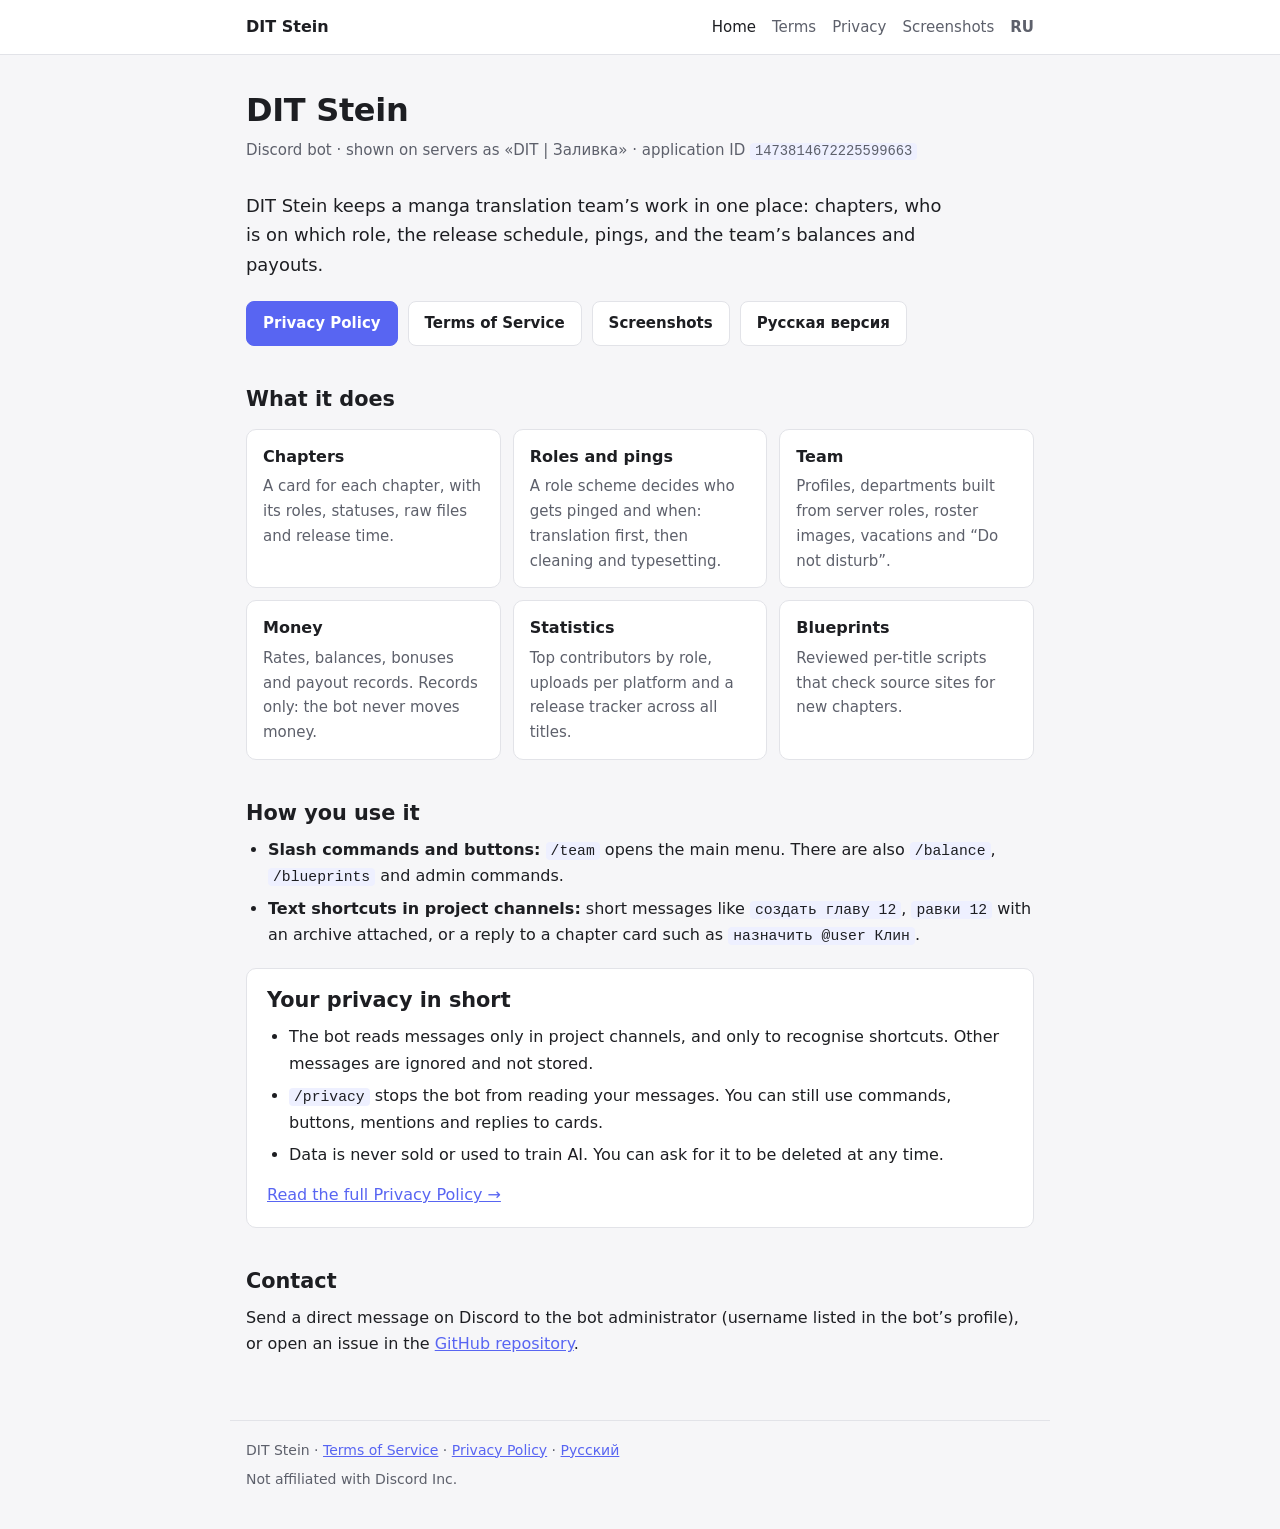
==== index.html @ cdca951d "Add Terms of Service, Privacy Policy and screenshots site (EN/RU) Co-Authored-By: Claude Opus 5.5 <n" ====
<!doctype html>
<html lang="en">
<head>
<meta charset="utf-8">
<meta name="viewport" content="width=device-width, initial-scale=1">
<title>DIT Stein · Discord bot</title>
<meta name="description" content="DIT Stein (DIT | Заливка) is a Discord bot for manga translation teams: chapters, roles, schedules, pings and team payouts in one place.">
<link rel="stylesheet" href="assets/style.css">
</head>
<body>
<header class="top"><div class="top-inner">
  <a class="brand" href="./">DIT Stein</a>
  <nav>
    <a href="./" aria-current="page">Home</a>
    <a href="terms.html">Terms</a>
    <a href="privacy.html">Privacy</a>
    <a href="screenshots.html">Screenshots</a>
    <a class="lang" href="ru/" hreflang="ru">RU</a>
  </nav>
</div></header>

<main>
<h1>DIT Stein</h1>
<p class="meta">Discord bot · shown on servers as «DIT | Заливка» · application ID <code>1473814672225599663</code></p>
<p class="lead">DIT Stein keeps a manga translation team’s work in one place: chapters, who is on which role, the release schedule, pings, and the team’s balances and payouts.</p>

<div class="buttons">
  <a class="btn primary" href="privacy.html">Privacy Policy</a>
  <a class="btn" href="terms.html">Terms of Service</a>
  <a class="btn" href="screenshots.html">Screenshots</a>
  <a class="btn" href="ru/" hreflang="ru">Русская версия</a>
</div>

<h2>What it does</h2>
<div class="cards">
  <div class="card"><h3>Chapters</h3><p>A card for each chapter, with its roles, statuses, raw files and release time.</p></div>
  <div class="card"><h3>Roles and pings</h3><p>A role scheme decides who gets pinged and when: translation first, then cleaning and typesetting.</p></div>
  <div class="card"><h3>Team</h3><p>Profiles, departments built from server roles, roster images, vacations and “Do not disturb”.</p></div>
  <div class="card"><h3>Money</h3><p>Rates, balances, bonuses and payout records. Records only: the bot never moves money.</p></div>
  <div class="card"><h3>Statistics</h3><p>Top contributors by role, uploads per platform and a release tracker across all titles.</p></div>
  <div class="card"><h3>Blueprints</h3><p>Reviewed per-title scripts that check source sites for new chapters.</p></div>
</div>

<h2>How you use it</h2>
<ul>
  <li><b>Slash commands and buttons:</b> <code>/team</code> opens the main menu. There are also <code>/balance</code>, <code>/blueprints</code> and admin commands.</li>
  <li><b>Text shortcuts in project channels:</b> short messages like <code>создать главу 12</code>, <code>равки 12</code> with an archive attached, or a reply to a chapter card such as <code>назначить @user Клин</code>.</li>
</ul>

<div class="box">
  <h2>Your privacy in short</h2>
  <ul>
    <li>The bot reads messages only in project channels, and only to recognise shortcuts. Other messages are ignored and not stored.</li>
    <li><code>/privacy</code> stops the bot from reading your messages. You can still use commands, buttons, mentions and replies to cards.</li>
    <li>Data is never sold or used to train AI. You can ask for it to be deleted at any time.</li>
  </ul>
  <p><a href="privacy.html">Read the full Privacy Policy →</a></p>
</div>

<h2>Contact</h2>
<p>Send a direct message on Discord to the bot administrator (username listed in the bot’s profile), or open an issue in the <a href="https://github.com/hxrmxny/dit-user-agreement/issues">GitHub repository</a>.</p>
</main>

<footer>
  <p>DIT Stein · <a href="terms.html">Terms of Service</a> · <a href="privacy.html">Privacy Policy</a> · <a href="ru/" hreflang="ru">Русский</a></p>
  <p>Not affiliated with Discord Inc.</p>
</footer>
</body>
</html>
---- assets/style.css ----
:root {
  --bg: #f6f6f8;
  --surface: #ffffff;
  --text: #1d1e22;
  --muted: #5d606b;
  --line: #e2e3e8;
  --accent: #5865f2;
  --accent-soft: #eef0ff;
  --shot-bg: #1e1f22;
  color-scheme: light;
}
@media (prefers-color-scheme: dark) {
  :root:not([data-theme="light"]) {
    --bg: #17181b;
    --surface: #1f2024;
    --text: #e8e9ec;
    --muted: #a3a6b0;
    --line: #2e3036;
    --accent: #8b94ff;
    --accent-soft: #262a4a;
    --shot-bg: #111214;
    color-scheme: dark;
  }
}
:root[data-theme="dark"] {
  --bg: #17181b;
  --surface: #1f2024;
  --text: #e8e9ec;
  --muted: #a3a6b0;
  --line: #2e3036;
  --accent: #8b94ff;
  --accent-soft: #262a4a;
  --shot-bg: #111214;
  color-scheme: dark;
}

* { box-sizing: border-box; }
html { -webkit-text-size-adjust: 100%; }
body {
  margin: 0;
  background: var(--bg);
  color: var(--text);
  font: 16px/1.65 system-ui, -apple-system, "Segoe UI", Roboto, "Helvetica Neue", Arial, sans-serif;
}
a { color: var(--accent); }
a:hover { text-decoration-thickness: 2px; }

.top {
  border-bottom: 1px solid var(--line);
  background: var(--surface);
}
.top-inner, main, footer {
  max-width: 820px;
  margin: 0 auto;
  padding-left: 16px;
  padding-right: 16px;
}
.top-inner {
  display: flex;
  flex-wrap: wrap;
  align-items: center;
  gap: 8px 20px;
  padding-top: 14px;
  padding-bottom: 14px;
}
.brand { font-weight: 700; color: var(--text); text-decoration: none; margin-right: auto; }
.top nav { display: flex; flex-wrap: wrap; gap: 4px 16px; font-size: 15px; }
.top nav a { color: var(--muted); text-decoration: none; }
.top nav a:hover, .top nav a[aria-current="page"] { color: var(--text); }
.lang { font-weight: 600; }

main { padding-top: 36px; padding-bottom: 48px; }
h1 { font-size: 2rem; line-height: 1.2; margin: 0 0 8px; letter-spacing: -0.01em; }
h2 { font-size: 1.3rem; line-height: 1.3; margin: 40px 0 10px; }
h3 { font-size: 1.05rem; margin: 24px 0 6px; }
p, ul, ol { margin: 0 0 14px; }
ul, ol { padding-left: 22px; }
li { margin-bottom: 6px; }
.meta { color: var(--muted); font-size: 15px; margin-bottom: 28px; }
.lead { font-size: 1.12rem; color: var(--text); max-width: 62ch; }
code {
  font: 0.92em/1.4 ui-monospace, SFMono-Regular, Menlo, Consolas, monospace;
  background: var(--accent-soft);
  padding: 1px 5px;
  border-radius: 4px;
  overflow-wrap: anywhere;
}

.box {
  background: var(--surface);
  border: 1px solid var(--line);
  border-radius: 10px;
  padding: 18px 20px;
  margin: 20px 0;
}
.box > :last-child { margin-bottom: 0; }
.box h2:first-child, .box h3:first-child { margin-top: 0; }

.cards { display: grid; grid-template-columns: repeat(auto-fit, minmax(230px, 1fr)); gap: 12px; margin: 16px 0 8px; }
.card { background: var(--surface); border: 1px solid var(--line); border-radius: 10px; padding: 14px 16px; }
.card h3 { margin: 0 0 4px; font-size: 1rem; }
.card p { margin: 0; color: var(--muted); font-size: 15px; }

.buttons { display: flex; flex-wrap: wrap; gap: 10px; margin: 22px 0 6px; }
.btn {
  display: inline-block;
  padding: 9px 16px;
  border-radius: 8px;
  border: 1px solid var(--line);
  background: var(--surface);
  color: var(--text);
  text-decoration: none;
  font-weight: 600;
  font-size: 15px;
}
.btn.primary { background: var(--accent); border-color: var(--accent); color: #fff; }

.shots { display: grid; grid-template-columns: repeat(auto-fit, minmax(300px, 1fr)); gap: 16px; margin-top: 14px; }
.shots.single { grid-template-columns: 1fr; }
figure { margin: 0; background: var(--surface); border: 1px solid var(--line); border-radius: 10px; overflow: hidden; }
figure a { display: block; background: var(--shot-bg); }
figure img { display: block; width: 100%; height: auto; }
figcaption { padding: 10px 14px; font-size: 14px; color: var(--muted); }

.toc { columns: 2 220px; font-size: 15px; }
.toc li { break-inside: avoid; }

footer { border-top: 1px solid var(--line); padding-top: 18px; padding-bottom: 32px; color: var(--muted); font-size: 14px; }
footer p { margin: 0 0 6px; }

@media (max-width: 520px) {
  h1 { font-size: 1.6rem; }
  main { padding-top: 24px; }
}
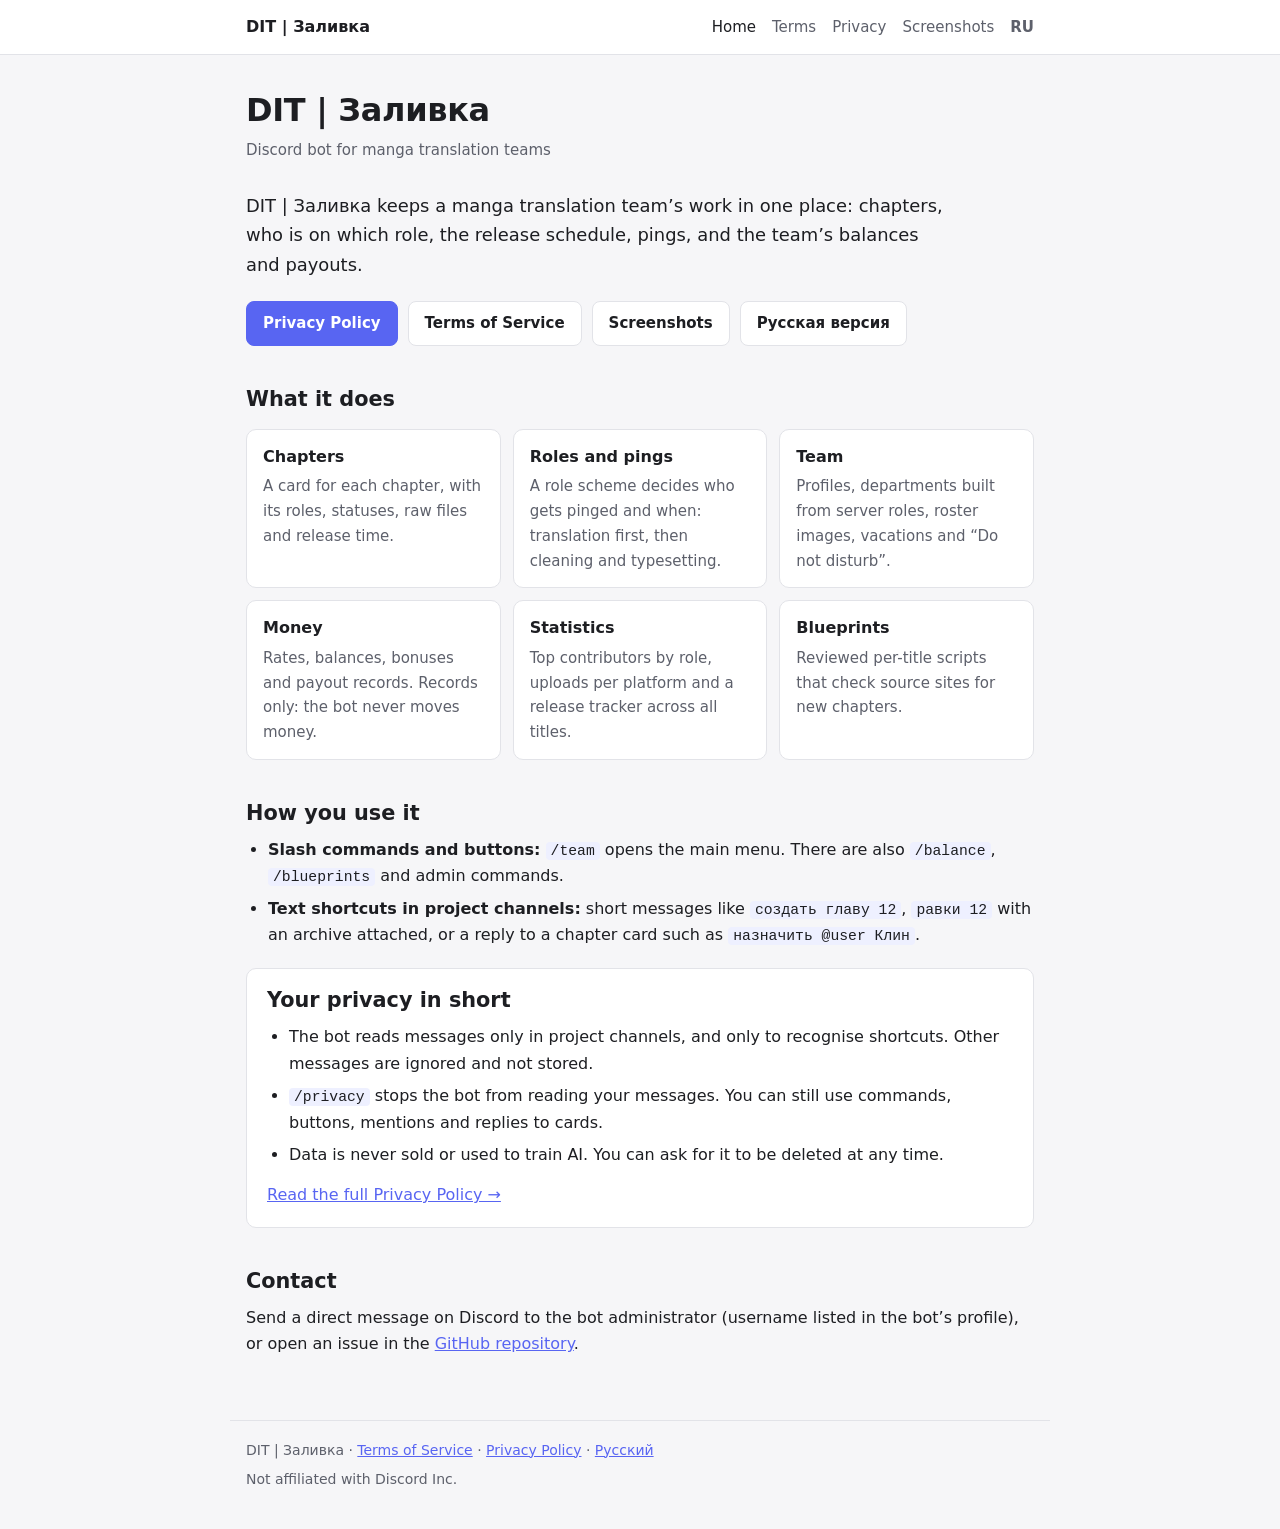
==== commit fbbf646a: "Rename to DIT | Заливка and drop the other bot's application ID Co-Authored-By: Claude Opus 5.5 <nor" ====
--- a/index.html
+++ b/index.html
@@ -3,13 +3,13 @@
 <head>
 <meta charset="utf-8">
 <meta name="viewport" content="width=device-width, initial-scale=1">
-<title>DIT Stein · Discord bot</title>
-<meta name="description" content="DIT Stein (DIT | Заливка) is a Discord bot for manga translation teams: chapters, roles, schedules, pings and team payouts in one place.">
+<title>DIT | Заливка · Discord bot</title>
+<meta name="description" content="DIT | Заливка is a Discord bot for manga translation teams: chapters, roles, schedules, pings and team payouts in one place.">
 <link rel="stylesheet" href="assets/style.css">
 </head>
 <body>
 <header class="top"><div class="top-inner">
-  <a class="brand" href="./">DIT Stein</a>
+  <a class="brand" href="./">DIT | Заливка</a>
   <nav>
     <a href="./" aria-current="page">Home</a>
     <a href="terms.html">Terms</a>
@@ -20,9 +20,9 @@
 </div></header>
 
 <main>
-<h1>DIT Stein</h1>
-<p class="meta">Discord bot · shown on servers as «DIT | Заливка» · application ID <code>1473814672225599663</code></p>
-<p class="lead">DIT Stein keeps a manga translation team’s work in one place: chapters, who is on which role, the release schedule, pings, and the team’s balances and payouts.</p>
+<h1>DIT | Заливка</h1>
+<p class="meta">Discord bot for manga translation teams</p>
+<p class="lead">DIT | Заливка keeps a manga translation team’s work in one place: chapters, who is on which role, the release schedule, pings, and the team’s balances and payouts.</p>
 
 <div class="buttons">
   <a class="btn primary" href="privacy.html">Privacy Policy</a>
@@ -62,7 +62,7 @@
 </main>
 
 <footer>
-  <p>DIT Stein · <a href="terms.html">Terms of Service</a> · <a href="privacy.html">Privacy Policy</a> · <a href="ru/" hreflang="ru">Русский</a></p>
+  <p>DIT | Заливка · <a href="terms.html">Terms of Service</a> · <a href="privacy.html">Privacy Policy</a> · <a href="ru/" hreflang="ru">Русский</a></p>
   <p>Not affiliated with Discord Inc.</p>
 </footer>
 </body>
